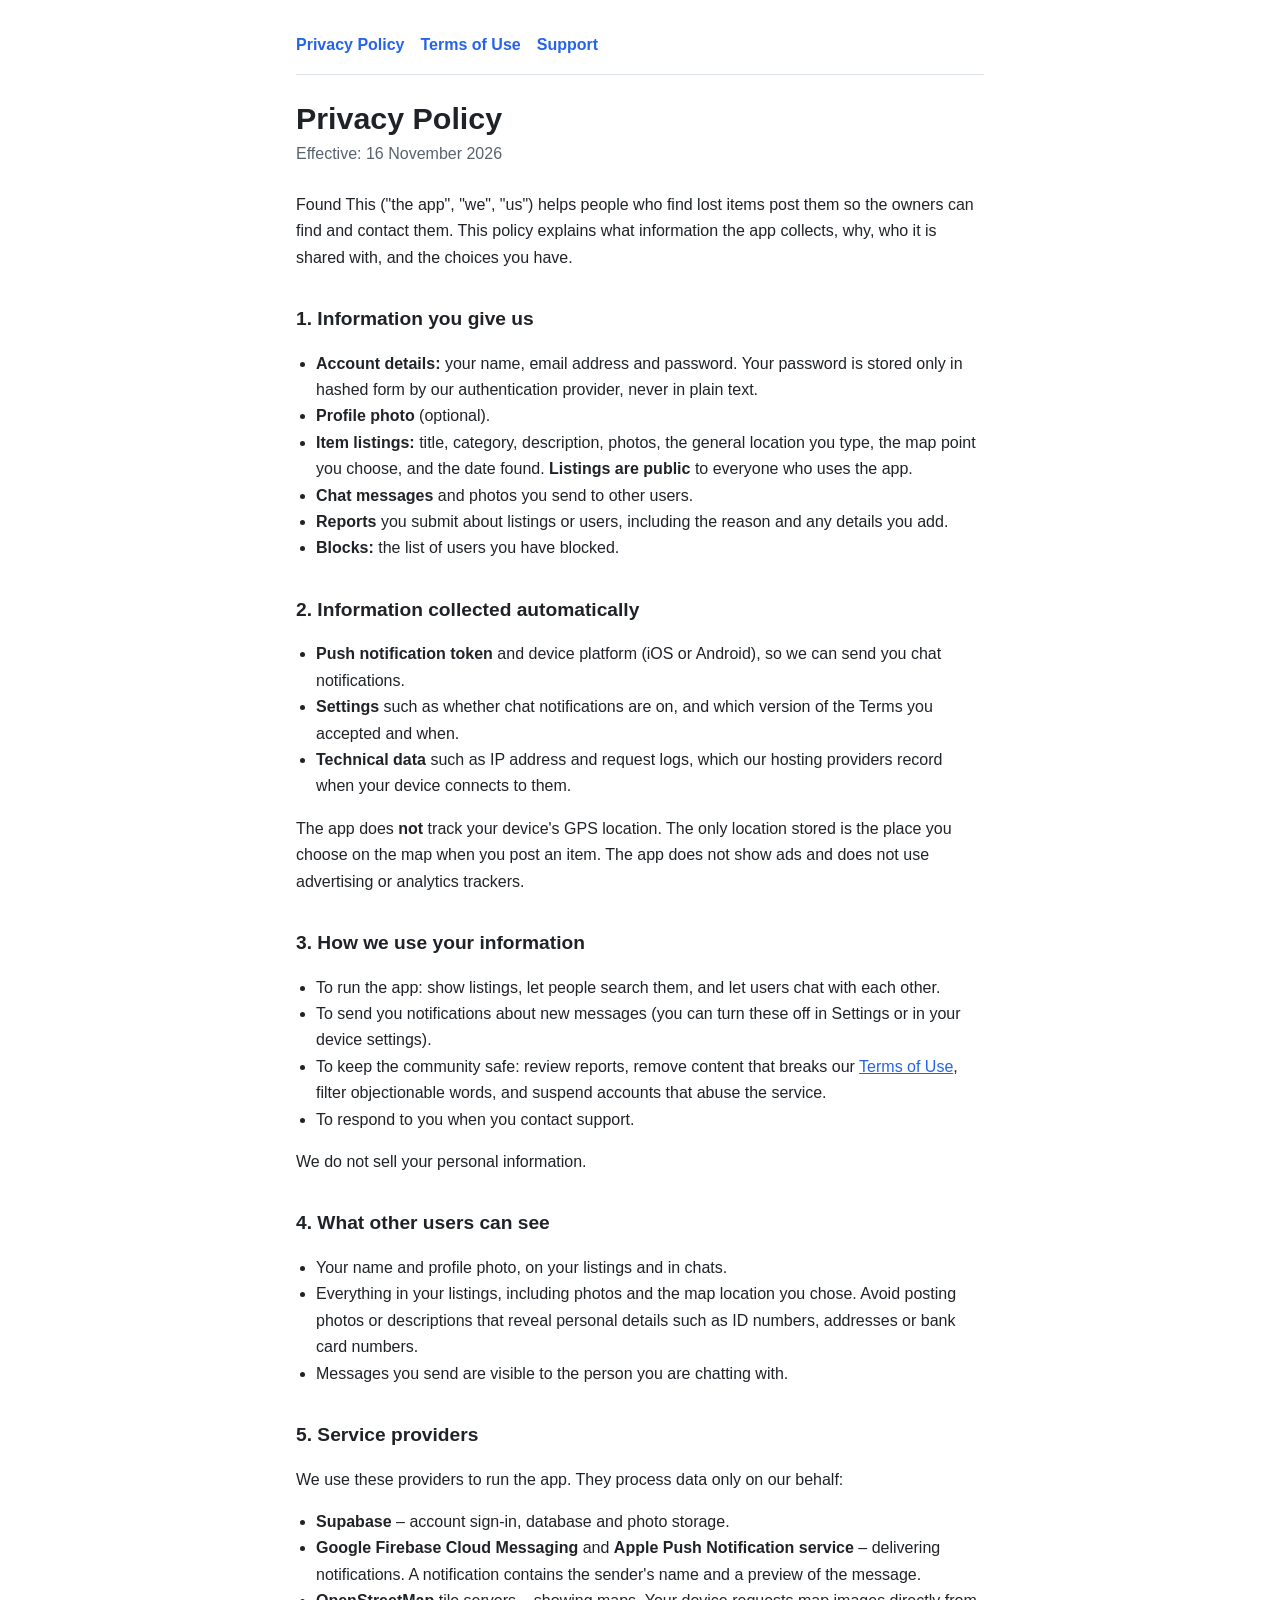
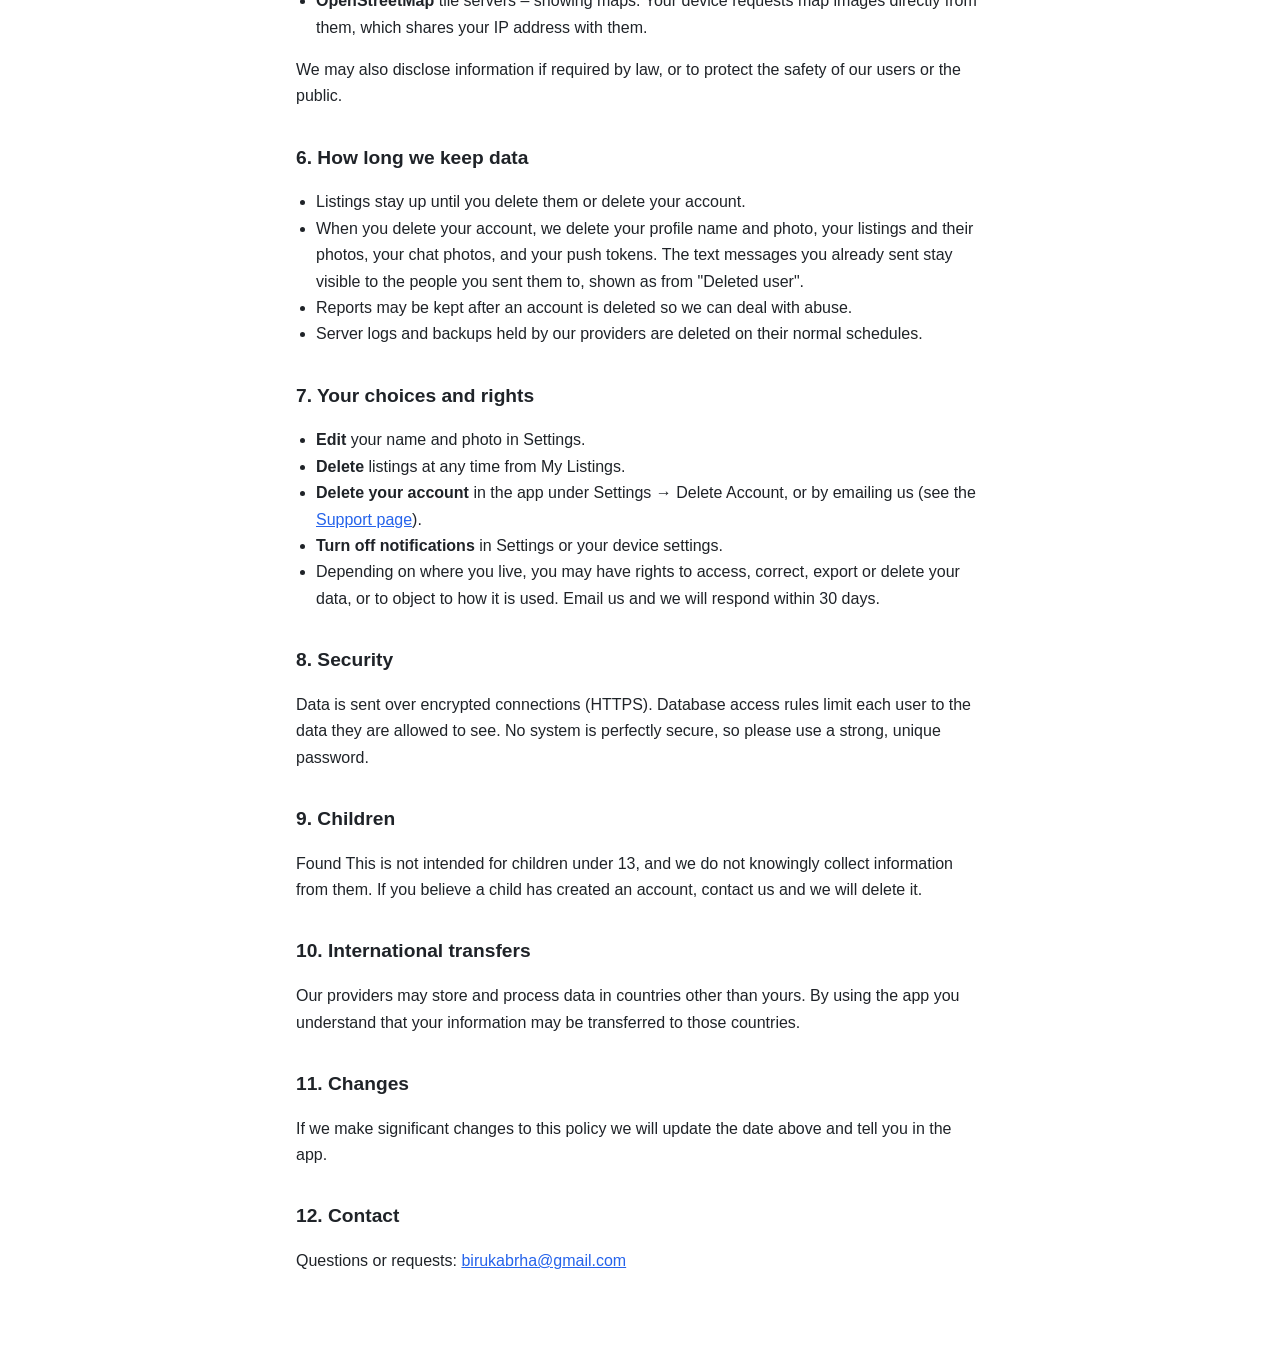
==== privacy/index.html @ b7c50603 "init" ====
<!doctype html>
<html lang="en">
<head>
  <meta charset="utf-8">
  <meta name="viewport" content="width=device-width, initial-scale=1">
  <title>Privacy Policy – Found This</title>
  <link rel="stylesheet" href="../style.css">
</head>
<body>
<main>
  <nav>
    <a href="../privacy/">Privacy Policy</a>
    <a href="../terms/">Terms of Use</a>
    <a href="../support/">Support</a>
  </nav>

  <h1>Privacy Policy</h1>
  <p class="meta">Effective: 16 November 2026</p>

  <p>Found This ("the app", "we", "us") helps people who find lost items post
    them so the owners can find and contact them. This policy explains what
    information the app collects, why, who it is shared with, and the choices
    you have.</p>

  <h2>1. Information you give us</h2>
  <ul>
    <li><strong>Account details:</strong> your name, email address and
      password. Your password is stored only in hashed form by our
      authentication provider, never in plain text.</li>
    <li><strong>Profile photo</strong> (optional).</li>
    <li><strong>Item listings:</strong> title, category, description, photos,
      the general location you type, the map point you choose, and the date
      found. <strong>Listings are public</strong> to everyone who uses the
      app.</li>
    <li><strong>Chat messages</strong> and photos you send to other users.</li>
    <li><strong>Reports</strong> you submit about listings or users, including
      the reason and any details you add.</li>
    <li><strong>Blocks:</strong> the list of users you have blocked.</li>
  </ul>

  <h2>2. Information collected automatically</h2>
  <ul>
    <li><strong>Push notification token</strong> and device platform (iOS or
      Android), so we can send you chat notifications.</li>
    <li><strong>Settings</strong> such as whether chat notifications are on,
      and which version of the Terms you accepted and when.</li>
    <li><strong>Technical data</strong> such as IP address and request logs,
      which our hosting providers record when your device connects to them.</li>
  </ul>
  <p>The app does <strong>not</strong> track your device's GPS location. The
    only location stored is the place you choose on the map when you post an
    item. The app does not show ads and does not use advertising or analytics
    trackers.</p>

  <h2>3. How we use your information</h2>
  <ul>
    <li>To run the app: show listings, let people search them, and let users
      chat with each other.</li>
    <li>To send you notifications about new messages (you can turn these off
      in Settings or in your device settings).</li>
    <li>To keep the community safe: review reports, remove content that breaks
      our <a href="../terms/">Terms of Use</a>, filter objectionable words, and
      suspend accounts that abuse the service.</li>
    <li>To respond to you when you contact support.</li>
  </ul>
  <p>We do not sell your personal information.</p>

  <h2>4. What other users can see</h2>
  <ul>
    <li>Your name and profile photo, on your listings and in chats.</li>
    <li>Everything in your listings, including photos and the map location you
      chose. Avoid posting photos or descriptions that reveal personal details
      such as ID numbers, addresses or bank card numbers.</li>
    <li>Messages you send are visible to the person you are chatting
      with.</li>
  </ul>

  <h2>5. Service providers</h2>
  <p>We use these providers to run the app. They process data only on our
    behalf:</p>
  <ul>
    <li><strong>Supabase</strong> – account sign-in, database and photo
      storage.</li>
    <li><strong>Google Firebase Cloud Messaging</strong> and <strong>Apple Push
      Notification service</strong> – delivering notifications. A notification
      contains the sender's name and a preview of the message.</li>
    <li><strong>OpenStreetMap</strong> tile servers – showing maps. Your device
      requests map images directly from them, which shares your IP address
      with them.</li>
  </ul>
  <p>We may also disclose information if required by law, or to protect the
    safety of our users or the public.</p>

  <h2>6. How long we keep data</h2>
  <ul>
    <li>Listings stay up until you delete them or delete your account.</li>
    <li>When you delete your account, we delete your profile name and photo,
      your listings and their photos, your chat photos, and your push tokens.
      The text messages you already sent stay visible to the people you sent
      them to, shown as from "Deleted user".</li>
    <li>Reports may be kept after an account is deleted so we can deal with
      abuse.</li>
    <li>Server logs and backups held by our providers are deleted on their
      normal schedules.</li>
  </ul>

  <h2>7. Your choices and rights</h2>
  <ul>
    <li><strong>Edit</strong> your name and photo in Settings.</li>
    <li><strong>Delete</strong> listings at any time from My Listings.</li>
    <li><strong>Delete your account</strong> in the app under Settings &rarr;
      Delete Account, or by emailing us (see the
      <a href="../support/">Support page</a>).</li>
    <li><strong>Turn off notifications</strong> in Settings or your device
      settings.</li>
    <li>Depending on where you live, you may have rights to access, correct,
      export or delete your data, or to object to how it is used. Email us and
      we will respond within 30 days.</li>
  </ul>

  <h2>8. Security</h2>
  <p>Data is sent over encrypted connections (HTTPS). Database access rules
    limit each user to the data they are allowed to see. No system is
    perfectly secure, so please use a strong, unique password.</p>

  <h2>9. Children</h2>
  <p>Found This is not intended for children under 13, and we do not knowingly
    collect information from them. If you believe a child has created an
    account, contact us and we will delete it.</p>

  <h2>10. International transfers</h2>
  <p>Our providers may store and process data in countries other than yours.
    By using the app you understand that your information may be transferred
    to those countries.</p>

  <h2>11. Changes</h2>
  <p>If we make significant changes to this policy we will update the date
    above and tell you in the app.</p>

  <h2>12. Contact</h2>
  <p>Questions or requests: <a href="mailto:birukabrha@gmail.com">birukabrha@gmail.com</a></p>
</main>
</body>
</html>
---- style.css ----
:root {
  --bg: #ffffff;
  --text: #1f2328;
  --muted: #59636e;
  --accent: #2563eb;
  --border: #d8dee4;
}

@media (prefers-color-scheme: dark) {
  :root {
    --bg: #0f1115;
    --text: #e6e8eb;
    --muted: #9aa4af;
    --accent: #6ea8fe;
    --border: #2a2f37;
  }
}

* { box-sizing: border-box; }

body {
  margin: 0;
  background: var(--bg);
  color: var(--text);
  font: 16px/1.65 -apple-system, BlinkMacSystemFont, "Segoe UI", Roboto,
    Helvetica, Arial, sans-serif;
}

main {
  max-width: 720px;
  margin: 0 auto;
  padding: 32px 16px 64px;
}

h1 { font-size: 1.9rem; line-height: 1.25; margin: 0 0 4px; }
h2 { font-size: 1.2rem; margin: 2rem 0 0.5rem; }
p, li { color: var(--text); }
ul { padding-left: 1.25rem; }
a { color: var(--accent); }
.meta { color: var(--muted); margin: 0 0 1.5rem; }

nav {
  display: flex;
  gap: 16px;
  flex-wrap: wrap;
  padding-bottom: 16px;
  margin-bottom: 24px;
  border-bottom: 1px solid var(--border);
  font-weight: 600;
}
nav a { text-decoration: none; }
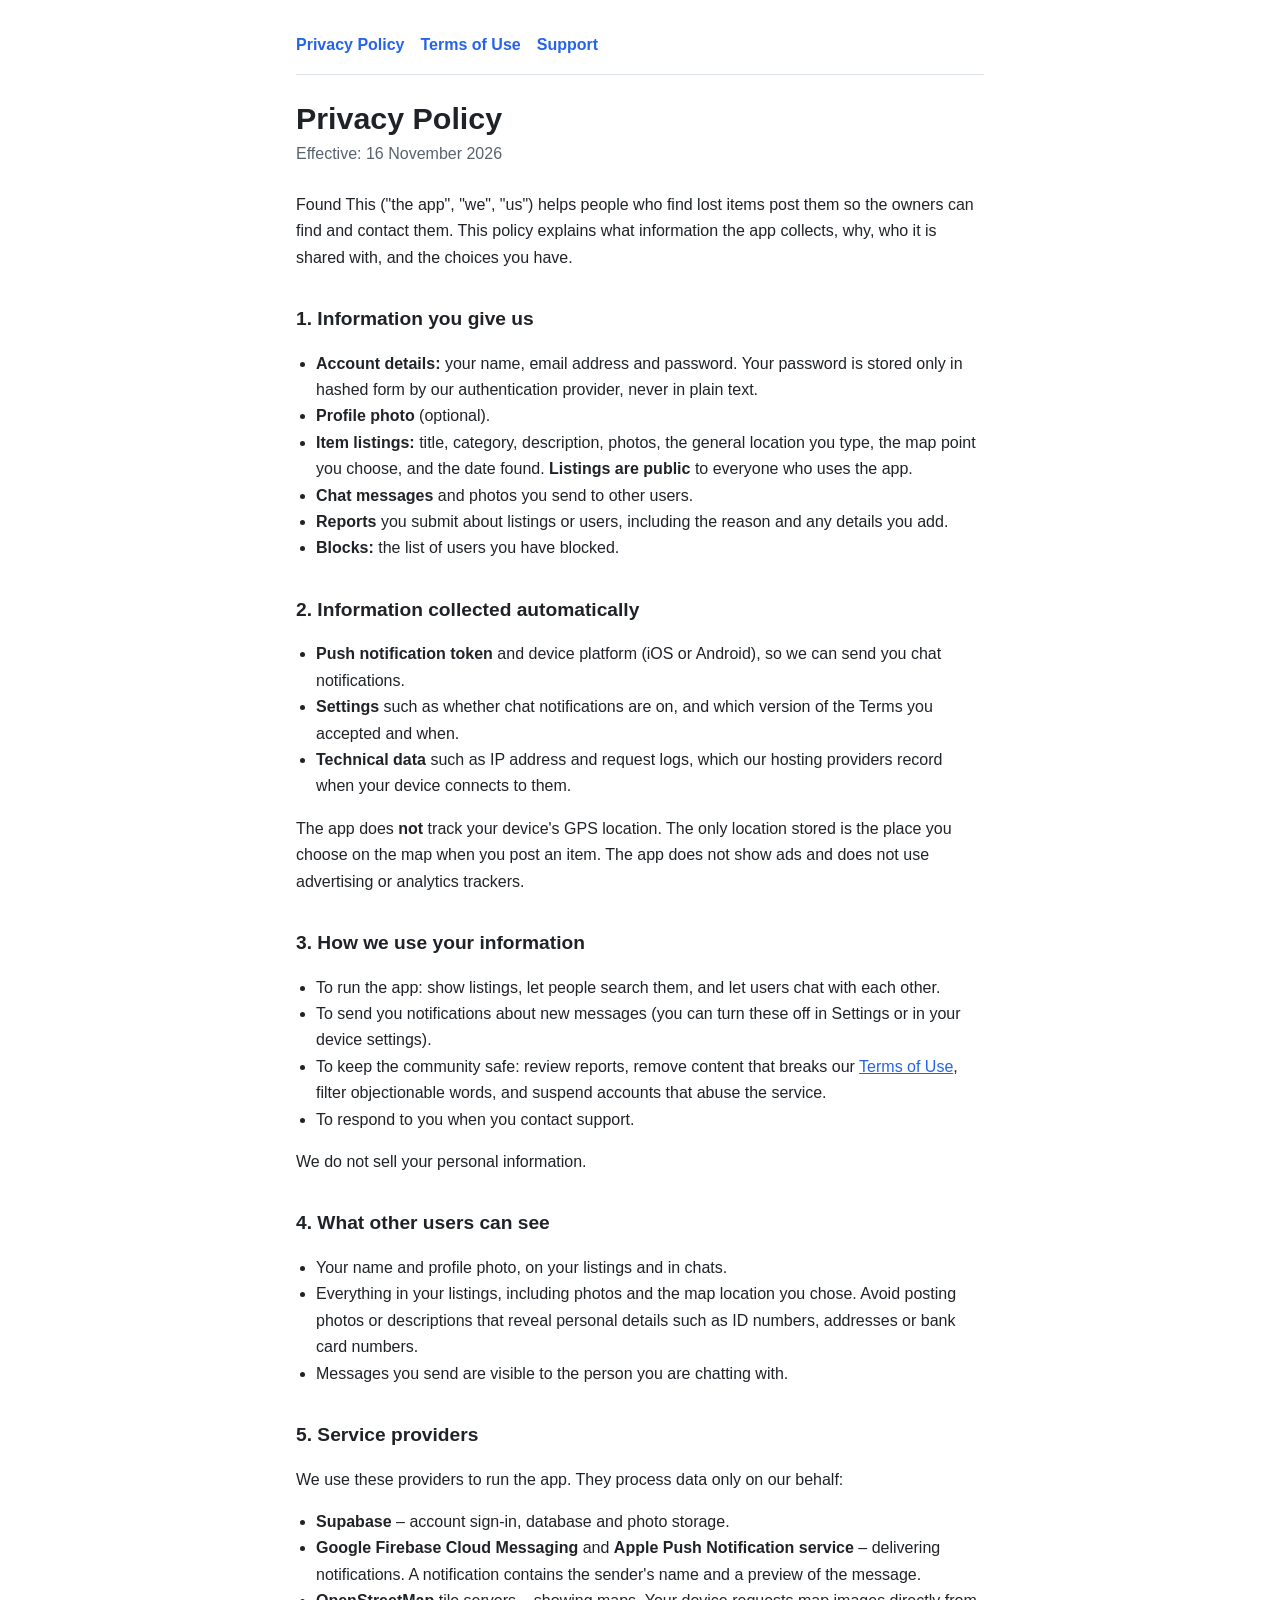
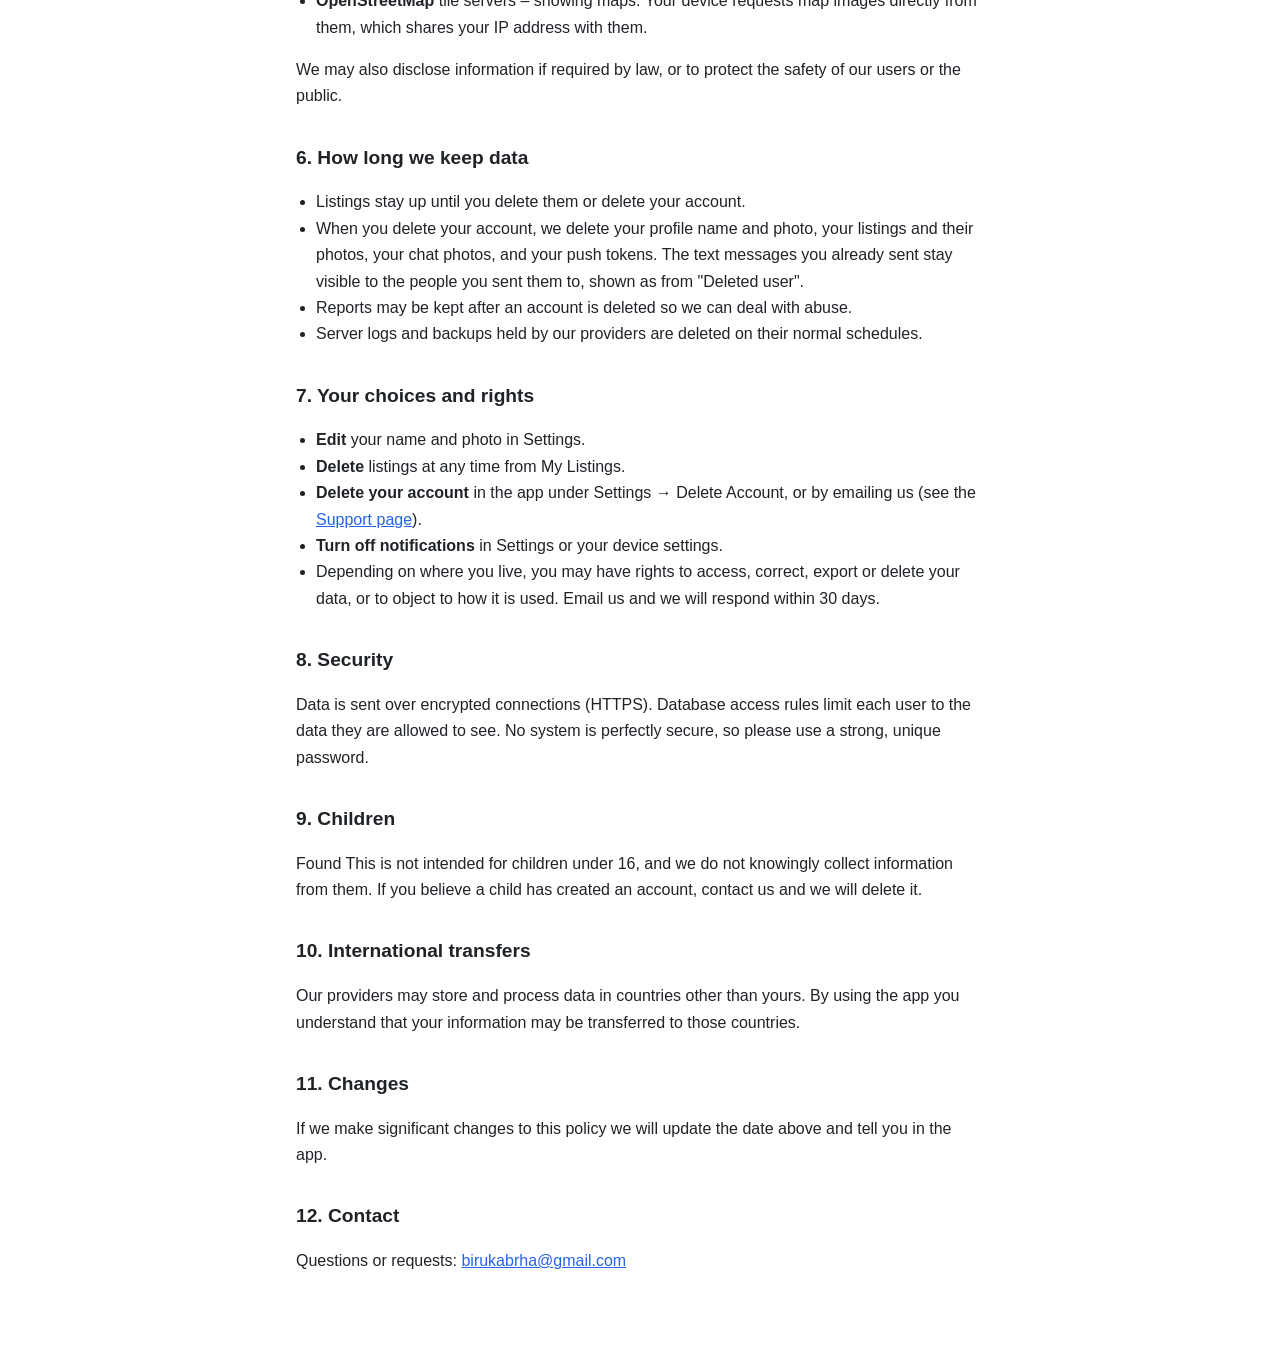
==== commit ccf6fc6a: "Update age restriction from 13 to 16 years" ====
--- a/privacy/index.html
+++ b/privacy/index.html
@@ -124,7 +124,7 @@
     perfectly secure, so please use a strong, unique password.</p>
 
   <h2>9. Children</h2>
-  <p>Found This is not intended for children under 13, and we do not knowingly
+  <p>Found This is not intended for children under 16, and we do not knowingly
     collect information from them. If you believe a child has created an
     account, contact us and we will delete it.</p>
 
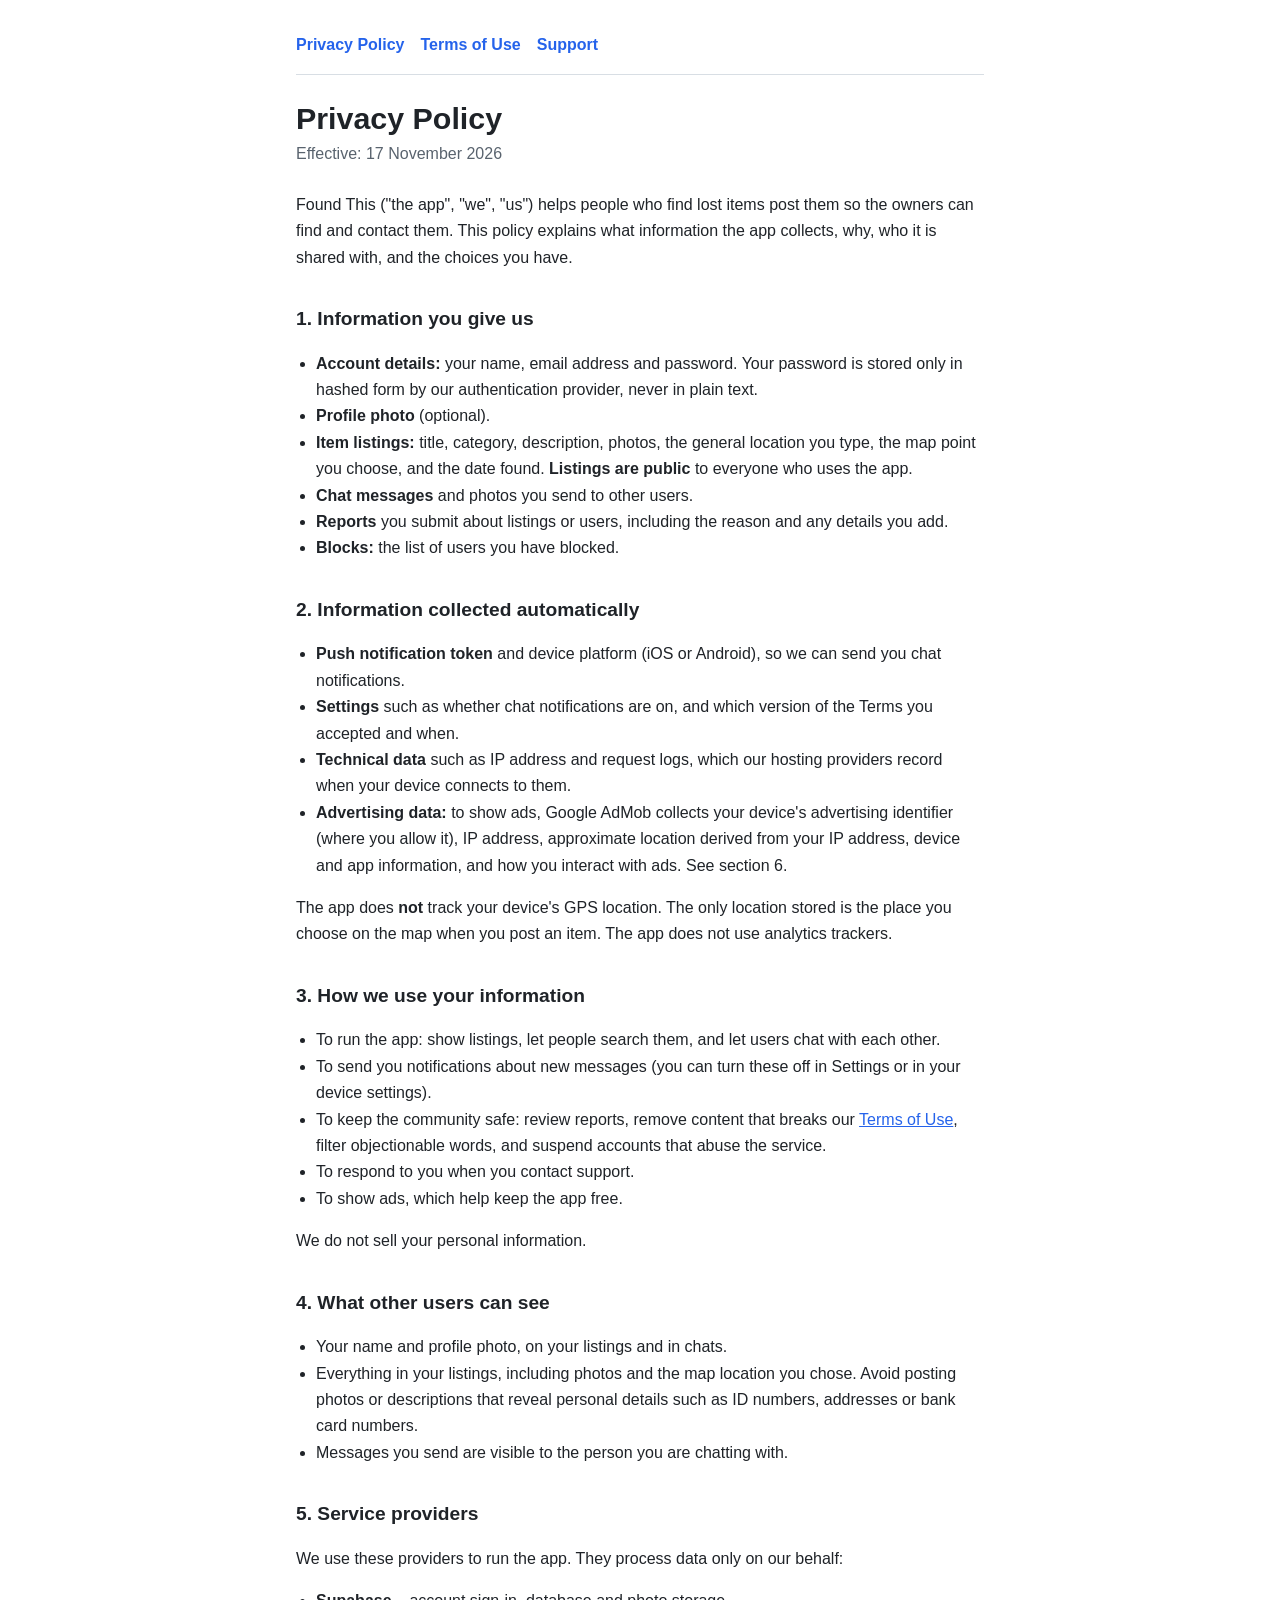
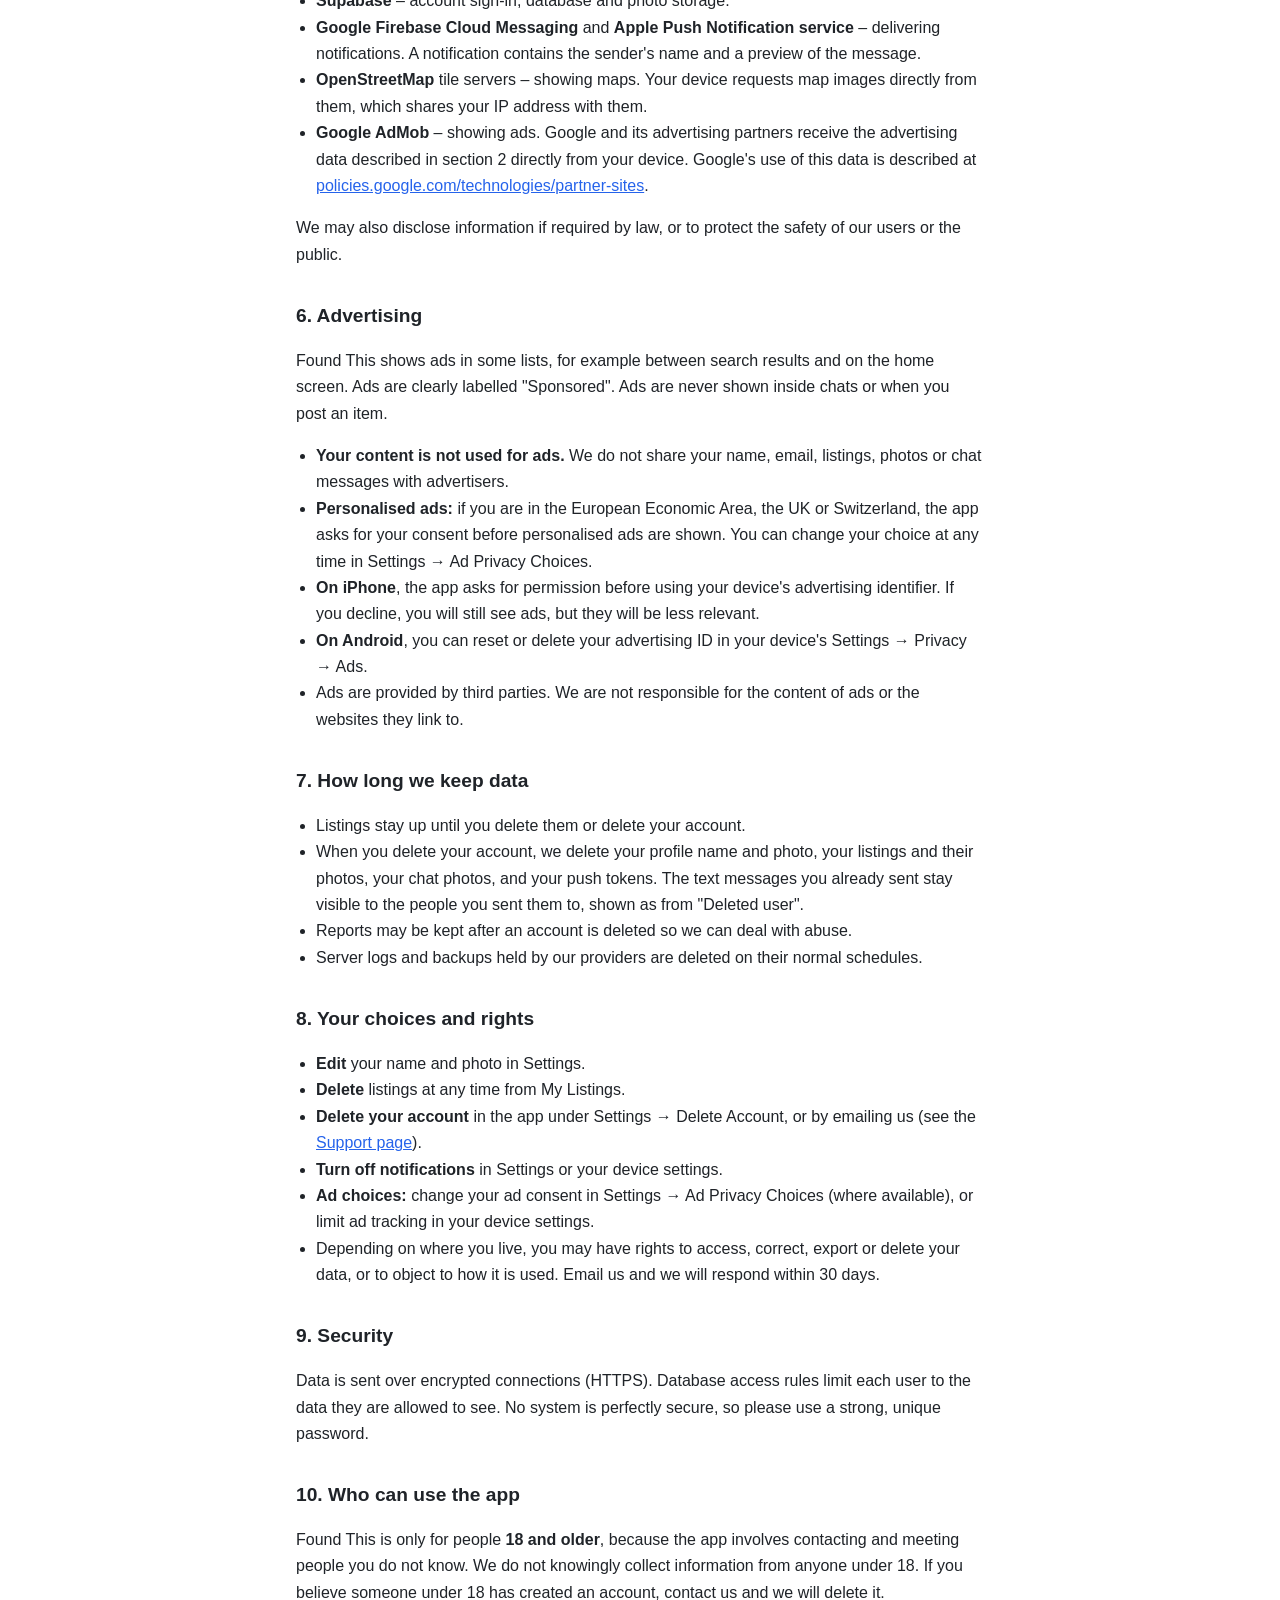
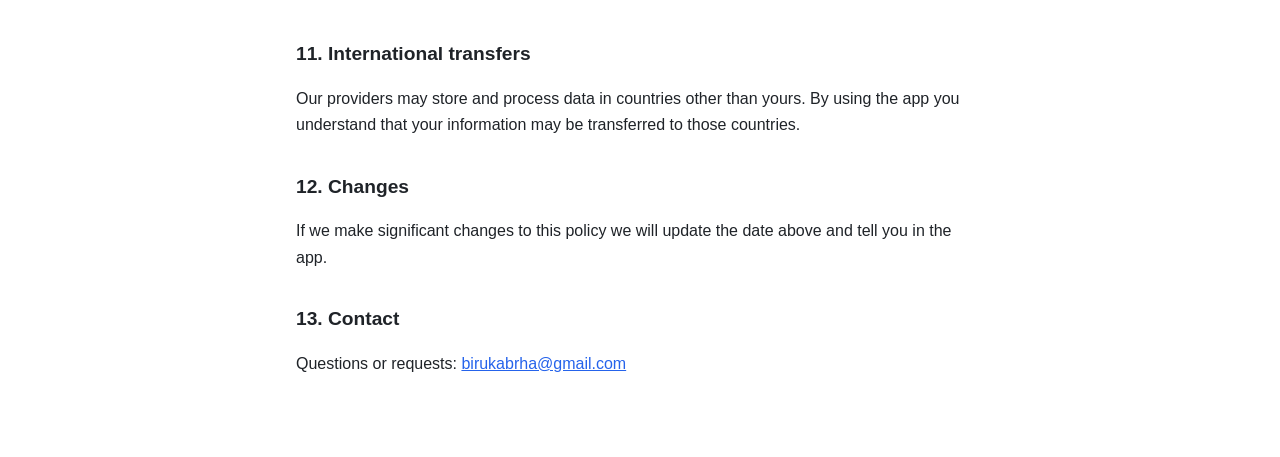
==== commit 4bf8433f: "Update privacy policy effective date and sections" ====
--- a/privacy/index.html
+++ b/privacy/index.html
@@ -15,7 +15,7 @@
   </nav>
 
   <h1>Privacy Policy</h1>
-  <p class="meta">Effective: 16 November 2026</p>
+  <p class="meta">Effective: 17 November 2026</p>
 
   <p>Found This ("the app", "we", "us") helps people who find lost items post
     them so the owners can find and contact them. This policy explains what
@@ -46,11 +46,14 @@
       and which version of the Terms you accepted and when.</li>
     <li><strong>Technical data</strong> such as IP address and request logs,
       which our hosting providers record when your device connects to them.</li>
+    <li><strong>Advertising data:</strong> to show ads, Google AdMob collects
+      your device's advertising identifier (where you allow it), IP address,
+      approximate location derived from your IP address, device and app
+      information, and how you interact with ads. See section 6.</li>
   </ul>
   <p>The app does <strong>not</strong> track your device's GPS location. The
     only location stored is the place you choose on the map when you post an
-    item. The app does not show ads and does not use advertising or analytics
-    trackers.</p>
+    item. The app does not use analytics trackers.</p>
 
   <h2>3. How we use your information</h2>
   <ul>
@@ -62,6 +65,7 @@
       our <a href="../terms/">Terms of Use</a>, filter objectionable words, and
       suspend accounts that abuse the service.</li>
     <li>To respond to you when you contact support.</li>
+    <li>To show ads, which help keep the app free.</li>
   </ul>
   <p>We do not sell your personal information.</p>
 
@@ -87,11 +91,35 @@
     <li><strong>OpenStreetMap</strong> tile servers – showing maps. Your device
       requests map images directly from them, which shares your IP address
       with them.</li>
+    <li><strong>Google AdMob</strong> – showing ads. Google and its advertising
+      partners receive the advertising data described in section 2 directly
+      from your device. Google's use of this data is described at
+      <a href="https://policies.google.com/technologies/partner-sites">policies.google.com/technologies/partner-sites</a>.</li>
   </ul>
   <p>We may also disclose information if required by law, or to protect the
     safety of our users or the public.</p>
 
-  <h2>6. How long we keep data</h2>
+  <h2>6. Advertising</h2>
+  <p>Found This shows ads in some lists, for example between search results
+    and on the home screen. Ads are clearly labelled "Sponsored". Ads are never
+    shown inside chats or when you post an item.</p>
+  <ul>
+    <li><strong>Your content is not used for ads.</strong> We do not share your
+      name, email, listings, photos or chat messages with advertisers.</li>
+    <li><strong>Personalised ads:</strong> if you are in the European Economic
+      Area, the UK or Switzerland, the app asks for your consent before
+      personalised ads are shown. You can change your choice at any time in
+      Settings &rarr; Ad Privacy Choices.</li>
+    <li><strong>On iPhone</strong>, the app asks for permission before using
+      your device's advertising identifier. If you decline, you will still see
+      ads, but they will be less relevant.</li>
+    <li><strong>On Android</strong>, you can reset or delete your advertising ID
+      in your device's Settings &rarr; Privacy &rarr; Ads.</li>
+    <li>Ads are provided by third parties. We are not responsible for the
+      content of ads or the websites they link to.</li>
+  </ul>
+
+  <h2>7. How long we keep data</h2>
   <ul>
     <li>Listings stay up until you delete them or delete your account.</li>
     <li>When you delete your account, we delete your profile name and photo,
@@ -104,7 +132,7 @@
       normal schedules.</li>
   </ul>
 
-  <h2>7. Your choices and rights</h2>
+  <h2>8. Your choices and rights</h2>
   <ul>
     <li><strong>Edit</strong> your name and photo in Settings.</li>
     <li><strong>Delete</strong> listings at any time from My Listings.</li>
@@ -113,31 +141,35 @@
       <a href="../support/">Support page</a>).</li>
     <li><strong>Turn off notifications</strong> in Settings or your device
       settings.</li>
+    <li><strong>Ad choices:</strong> change your ad consent in Settings &rarr;
+      Ad Privacy Choices (where available), or limit ad tracking in your
+      device settings.</li>
     <li>Depending on where you live, you may have rights to access, correct,
       export or delete your data, or to object to how it is used. Email us and
       we will respond within 30 days.</li>
   </ul>
 
-  <h2>8. Security</h2>
+  <h2>9. Security</h2>
   <p>Data is sent over encrypted connections (HTTPS). Database access rules
     limit each user to the data they are allowed to see. No system is
     perfectly secure, so please use a strong, unique password.</p>
 
-  <h2>9. Children</h2>
-  <p>Found This is not intended for children under 16, and we do not knowingly
-    collect information from them. If you believe a child has created an
-    account, contact us and we will delete it.</p>
+  <h2>10. Who can use the app</h2>
+  <p>Found This is only for people <strong>18 and older</strong>, because the
+    app involves contacting and meeting people you do not know. We do not
+    knowingly collect information from anyone under 18. If you believe someone
+    under 18 has created an account, contact us and we will delete it.</p>
 
-  <h2>10. International transfers</h2>
+  <h2>11. International transfers</h2>
   <p>Our providers may store and process data in countries other than yours.
     By using the app you understand that your information may be transferred
     to those countries.</p>
 
-  <h2>11. Changes</h2>
+  <h2>12. Changes</h2>
   <p>If we make significant changes to this policy we will update the date
     above and tell you in the app.</p>
 
-  <h2>12. Contact</h2>
+  <h2>13. Contact</h2>
   <p>Questions or requests: <a href="mailto:birukabrha@gmail.com">birukabrha@gmail.com</a></p>
 </main>
 </body>
